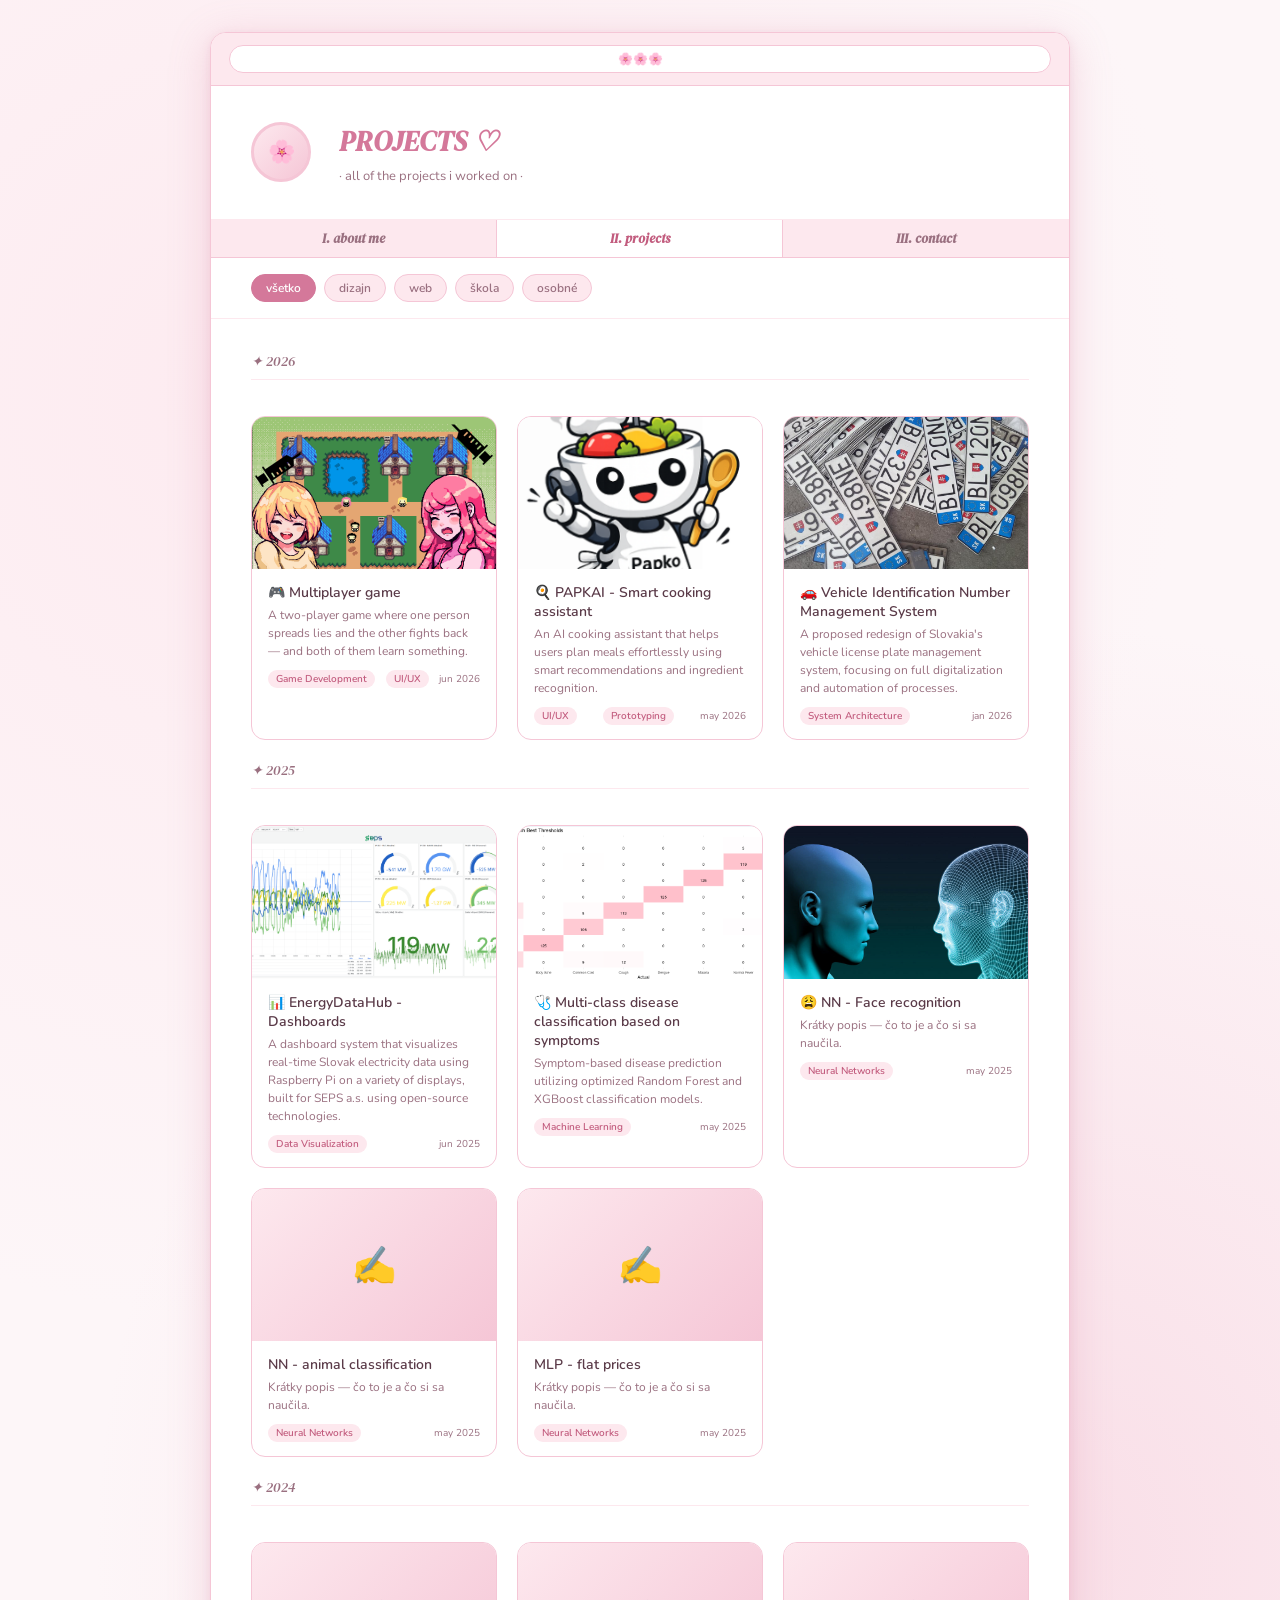
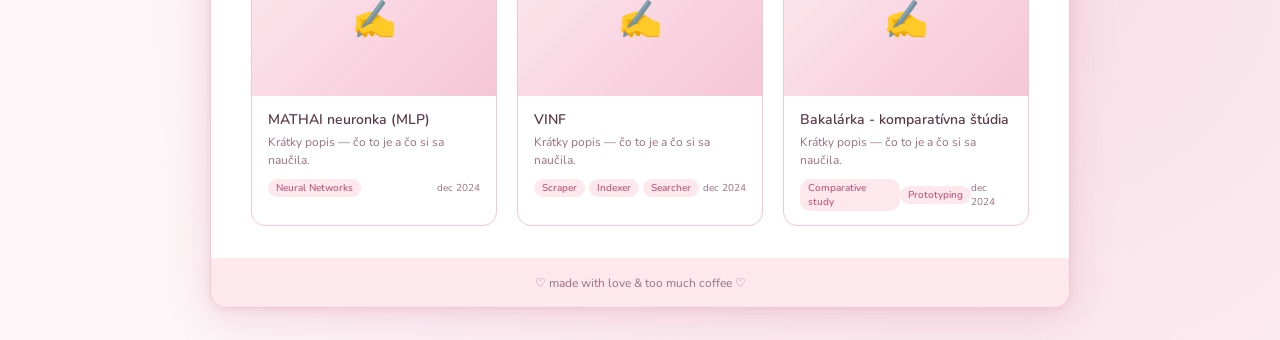
==== projekty.html @ 4c26e34d "initial commit" ====
<!DOCTYPE html>
<html lang="sk">
<head>
  <meta charset="UTF-8" />
  <meta name="viewport" content="width=device-width, initial-scale=1.0" />
  <title>projekty ♡</title>
  <link rel="stylesheet" href="css/style.css" />
  <link rel="icon"
    href="data:image/svg+xml,<svg xmlns=%22http://www.w3.org/2000/svg%22 viewBox=%220 0 100 100%22><text y=%22.9em%22 font-size=%2290%22>🌸</text></svg>">
  <style>
    .filter-row {
      padding: 16px 40px;
      display: flex;
      gap: 8px;
      flex-wrap: wrap;
      border-bottom: 1.5px solid var(--pink-light);
    }

    .filter-btn {
      background: var(--pink-light);
      border: 1px solid var(--pink-mid);
      border-radius: 20px;
      padding: 5px 14px;
      font-size: 12px;
      color: var(--text-light);
      cursor: pointer;
      font-family: 'Nunito', sans-serif;
      font-weight: 600;
      transition: all 0.2s;
    }

    .filter-btn:hover,
    .filter-btn.active {
      background: var(--pink-accent);
      border-color: var(--pink-accent);
      color: var(--white);
    }

    .year-divider {
      font-family: 'DM Serif Display', serif;
      font-size: 14px;
      font-style: italic;
      color: var(--text-light);
      margin-bottom: 16px;
      padding-bottom: 8px;
      border-bottom: 1px solid var(--pink-light);
      grid-column: 1 / -1;
    }
  </style>
</head>
<body>

<div class="browser-frame">

  <!-- Browser chrome -->
  <div class="browser-chrome">
    <div class="url-bar">🌸🌸🌸</div>
  </div>

  <!-- Hero mini -->
  <div class="hero" style="padding-bottom: 20px;">
    <div class="avatar-placeholder" style="width:60px; height:60px; font-size:22px;">🌸</div>
    <div class="hero-info">
      <h1>PROJECTS ♡</h1>
      <p class="tagline">· all of the projects i worked on ·</p>
    </div>
    <div></div>
  </div>

  <!-- Tabs -->
  <div class="section-tabs">
    <div class="section-tab">I. about me</div>
    <div class="section-tab active">II. projects</div>
    <div class="section-tab">III. contact</div>
  </div>

  <!-- Filters -->
  <div class="filter-row">
    <button class="filter-btn active">všetko</button>
    <button class="filter-btn">dizajn</button>
    <button class="filter-btn">web</button>
    <button class="filter-btn">škola</button>
    <button class="filter-btn">osobné</button>
  </div>

  <!-- All projects -->
  <div class="projects-section">

    <div class="projects-grid">
      <div class="year-divider">✦ 2026</div>

      <a href="projects/projekt-3.html" class="project-card">
        <div class="project-thumb">
          <img src="../images/hra.png" alt="screenshot projektu" />
        </div>
        <div class="project-body">
          <h3>🎮 Multiplayer game</h3>
          <p>A two-player game where one person spreads lies and the other fights back — and both of them learn something.</p>
          <div class="project-meta">
            <span class="project-tag">Game Development</span>
            <span class="project-tag">UI/UX</span>
            <span class="project-date">jun 2026</span>
          </div>
        </div>
      </a>

      <a href="projects/projekt-1.html" class="project-card">
        <div class="project-thumb">
          <img src="../images/papko.png" alt="screenshot projektu" />
        </div>
        <div class="project-body">
          <h3>🍳 PAPKAI - Smart cooking assistant</h3>
          <p>An AI cooking assistant that helps users plan meals effortlessly using smart recommendations and ingredient recognition.</p>
          <div class="project-meta">
            <span class="project-tag">UI/UX</span>
            <span class="project-tag">Prototyping</span>
            <span class="project-date">may 2026</span>
          </div>
        </div>
      </a>

      <a href="projects/projekt-2.html" class="project-card">
        <div class="project-thumb">
          <img src="../images/ecv.jpg" alt="ecv" />
        </div>
        <div class="project-body">
          <h3>🚗 Vehicle Identification Number Management System</h3>
          <p>A proposed redesign of Slovakia's vehicle license plate management system, focusing on full digitalization and
          automation of processes.</p>
          <div class="project-meta">
            <span class="project-tag">System Architecture</span>
            <span class="project-date">jan 2026</span>
          </div>
        </div>
      </a>


      <div class="year-divider">✦ 2025</div>

      <a href="projects/projekt-4.html" class="project-card">
        <div class="project-thumb">
          <img src="../images/dashboard.png" alt="dashboard" />
        </div>
        <div class="project-body">
          <h3>📊 EnergyDataHub - Dashboards</h3>
          <p>A dashboard system that visualizes real-time Slovak electricity data using Raspberry Pi on a variety of displays, built for SEPS a.s. using
          open-source technologies.</p>
          <div class="project-meta">
            <span class="project-tag">Data Visualization</span>
            <span class="project-date">jun 2025</span>
          </div>
        </div>
      </a>

      <a href="projects/projekt-5.html" class="project-card">
        <div class="project-thumb">
          <img src="../images/OZNAL_thumb.png" alt="oznal" />
        </div>
        <div class="project-body">
          <h3>🩺 Multi-class disease classification based on symptoms</h3>
          <p>Symptom-based disease prediction utilizing optimized Random Forest and XGBoost classification models.</p>
          <div class="project-meta">
            <span class="project-tag">Machine Learning</span>
            <span class="project-date">may 2025</span>
          </div>
        </div>
      </a>

      <a href="projects/projekt-6.html" class="project-card">
        <div class="project-thumb">
          <img src="../images/facerec.png" alt="facerec" />
        </div>
        <div class="project-body">
          <h3>😩 NN - Face recognition</h3>
          <p>Krátky popis — čo to je a čo si sa naučila.</p>
          <div class="project-meta">
            <span class="project-tag">Neural Networks</span>
            <span class="project-date">may 2025</span>
          </div>
        </div>
      </a>

      <a href="projects/projekt-6.html" class="project-card">
        <div class="project-thumb">✍️</div>
        <div class="project-body">
          <h3>NN - animal classification</h3>
          <p>Krátky popis — čo to je a čo si sa naučila.</p>
          <div class="project-meta">
            <span class="project-tag">Neural Networks</span>
            <span class="project-date">may 2025</span>
          </div>
        </div>
      </a>

      <a href="projects/projekt-6.html" class="project-card">
        <div class="project-thumb">✍️</div>
        <div class="project-body">
          <h3>MLP - flat prices</h3>
          <p>Krátky popis — čo to je a čo si sa naučila.</p>
          <div class="project-meta">
            <span class="project-tag">Neural Networks</span>
            <span class="project-date">may 2025</span>
          </div>
        </div>
      </a>

      <div class="year-divider">✦ 2024</div>

      <a href="projects/projekt-6.html" class="project-card">
        <div class="project-thumb">✍️</div>
        <div class="project-body">
          <h3>MATHAI neuronka (MLP)</h3>
          <p>Krátky popis — čo to je a čo si sa naučila.</p>
          <div class="project-meta">
            <span class="project-tag">Neural Networks</span>
            <span class="project-date">dec 2024</span>
          </div>
        </div>
      </a>

      <a href="projects/projekt-6.html" class="project-card">
        <div class="project-thumb">✍️</div>
        <div class="project-body">
          <h3>VINF</h3>
          <p>Krátky popis — čo to je a čo si sa naučila.</p>
          <div class="project-meta">
            <span class="project-tag">Scraper</span>
            <span class="project-tag">Indexer</span>
            <span class="project-tag">Searcher</span>
            <span class="project-date">dec 2024</span>
          </div>
        </div>
      </a>

      <a href="projects/projekt-6.html" class="project-card">
        <div class="project-thumb">✍️</div>
        <div class="project-body">
          <h3>Bakalárka - komparatívna štúdia</h3>
          <p>Krátky popis — čo to je a čo si sa naučila.</p>
          <div class="project-meta">
            <span class="project-tag">Comparative study</span>
            <span class="project-tag">Prototyping</span>
            <span class="project-date">dec 2024</span>
          </div>
        </div>
      </a>


    </div>
  </div>

  <div class="site-footer">
    ♡ made with love &amp; too much coffee ♡
  </div>

</div>

<script>
  // Simple filter functionality
  const btns = document.querySelectorAll('.filter-btn');
  btns.forEach(btn => {
    btn.addEventListener('click', () => {
      btns.forEach(b => b.classList.remove('active'));
      btn.classList.add('active');
      // Tu môžeš pridať filtrovanie kariet podľa data-category atribútu
    });
  });
</script>

</body>
</html>
---- css/style.css ----
@import url('https://fonts.googleapis.com/css2?family=DM+Serif+Display:ital@0;1&family=Nunito:wght@300;400;500;600&display=swap');

:root {
  --pink-light: #fde8ee;
  --pink-mid: #f5c6d6;
  --pink-dark: #e8a0b8;
  --pink-accent: #d4789a;
  --rose: #c25c7e;
  --cream: #fdf6f8;
  --text: #5a3a48;
  --text-light: #9a7080;
  --white: #ffffff;
  --shadow: rgba(210, 120, 154, 0.15);
  --shadow-mid: rgba(210, 120, 154, 0.25);
}

* {
  margin: 0;
  padding: 0;
  box-sizing: border-box;
}

body {
  font-family: 'Nunito', sans-serif;
  background-color: var(--cream);
  color: var(--text);
  min-height: 100vh;
  background-image:
    radial-gradient(circle at 20% 20%, rgba(253, 232, 238, 0.8) 0%, transparent 50%),
    radial-gradient(circle at 80% 80%, rgba(245, 198, 214, 0.5) 0%, transparent 50%);
}

/* ── Scrollbar ── */
::-webkit-scrollbar { width: 6px; }
::-webkit-scrollbar-track { background: var(--pink-light); }
::-webkit-scrollbar-thumb { background: var(--pink-dark); border-radius: 3px; }

/* ── Browser Chrome Frame ── */
.browser-frame {
  max-width: 860px;
  margin: 32px auto;
  background: var(--white);
  border-radius: 16px;
  box-shadow: 0 8px 40px var(--shadow-mid), 0 2px 8px var(--shadow);
  overflow: hidden;
  border: 1.5px solid var(--pink-mid);
}

.browser-chrome {
  background: var(--pink-light);
  padding: 12px 18px;
  display: flex;
  align-items: center;
  gap: 12px;
  border-bottom: 1.5px solid var(--pink-mid);
}

.traffic-lights {
  display: flex;
  gap: 6px;
  flex-shrink: 0;
}

.traffic-lights span {
  width: 11px;
  height: 11px;
  border-radius: 50%;
  display: block;
}

.url-bar {
  flex: 1;
  background: var(--white);
  border: 1px solid var(--pink-mid);
  border-radius: 20px;
  padding: 5px 14px;
  font-size: 12px;
  color: var(--text-light);
  font-family: 'Nunito', sans-serif;

  display: flex;
  align-items: center;
  /* vertikálne centrovanie */
  justify-content: center;
  /* horizontálne centrovanie */
}

.nav-links {
  display: flex;
  gap: 16px;
}

.nav-links a {
  font-size: 12px;
  color: var(--text-light);
  text-decoration: none;
  font-weight: 500;
  transition: color 0.2s;
}
.nav-links a:hover, .nav-links a.active { color: var(--rose); }

/* ── Hero / About Section ── */
.hero {
  padding: 36px 40px 28px;
  display: grid;
  grid-template-columns: auto 1fr auto;
  gap: 28px;
  align-items: start;
  border-bottom: 1.5px solid var(--pink-light);
}

.avatar-wrap {
  position: relative;
}

.avatar {
  width: 100px;
  height: 100px;
  border-radius: 50%;
  object-fit: cover;
  border: 3px solid var(--pink-mid);
  display: block;
  background: var(--pink-light);
}

.avatar-placeholder {
  width: 100px;
  height: 100px;
  border-radius: 50%;
  background: linear-gradient(135deg, var(--pink-light), var(--pink-mid));
  border: 3px solid var(--pink-mid);
  display: flex;
  align-items: center;
  justify-content: center;
  font-size: 32px;
}

.hero-info h1 {
  font-family: 'DM Serif Display', serif;
  font-size: 28px;
  color: var(--pink-accent);
  margin-bottom: 6px;
  font-style: italic;
}

.hero-info .tagline {
  font-size: 13px;
  color: var(--text-light);
  line-height: 1.6;
  margin-bottom: 12px;
}

.hero-info .tagline span {
  font-weight: 600;
  color: var(--text);
}

.hero-tags {
  display: flex;
  flex-wrap: wrap;
  gap: 6px;
}

.tag {
  background: var(--pink-light);
  border: 1px solid var(--pink-mid);
  border-radius: 20px;
  padding: 3px 10px;
  font-size: 11px;
  color: var(--text-light);
  font-weight: 500;
}

.hero-socials {
  min-width: 130px;
}

.hero-socials h3 {
  font-size: 11px;
  text-transform: uppercase;
  letter-spacing: 1px;
  color: var(--text-light);
  margin-bottom: 8px;
  font-weight: 600;
}

.hero-socials ul {
  list-style: none;
  border-top: 1px solid var(--pink-mid);
}

.hero-socials ul li a {
  display: block;
  padding: 5px 0;
  font-size: 12px;
  color: var(--text);
  text-decoration: none;
  border-bottom: 1px solid var(--pink-light);
  transition: color 0.2s, padding-left 0.2s;
}
.hero-socials ul li a:hover {
  color: var(--rose);
  padding-left: 4px;
}

/* ── Status Bar ── */
.status-bar {
  padding: 8px 40px;
  background: var(--pink-light);
  border-bottom: 1.5px solid var(--pink-mid);
  display: flex;
  align-items: center;
  justify-content: space-between;
  font-size: 12px;
}

.status-left { display: flex; gap: 20px; }
.status-left span { color: var(--text-light); }
.status-left strong { color: var(--text); }
.status-dnd { color: var(--rose); font-weight: 600; }

/* ── Section Tabs ── */
.section-tabs {
  display: grid;
  grid-template-columns: 1fr 1fr 1fr;
  border-bottom: 1.5px solid var(--pink-mid);
}

.section-tab {
  padding: 10px;
  text-align: center;
  font-size: 13px;
  font-weight: 600;
  color: var(--text-light);
  font-family: 'DM Serif Display', serif;
  font-style: italic;
  border-right: 1px solid var(--pink-mid);
  background: var(--pink-light);
}
.section-tab:last-child { border-right: none; }
.section-tab.active {
  background: var(--white);
  color: var(--rose);
}

/* ── Projects Grid ── */
.projects-section {
  padding: 32px 40px;
}

.projects-section h2 {
  font-family: 'DM Serif Display', serif;
  font-size: 20px;
  color: var(--pink-accent);
  margin-bottom: 6px;
  font-style: italic;
}

.section-subtitle {
  font-size: 12px;
  color: var(--text-light);
  margin-bottom: 24px;
}

.projects-grid {
  display: grid;
  grid-template-columns: repeat(auto-fill, minmax(220px, 1fr));
  gap: 20px;
}

.project-card {
  background: var(--white);
  border: 1.5px solid var(--pink-mid);
  border-radius: 14px;
  overflow: hidden;
  text-decoration: none;
  color: inherit;
  transition: transform 0.2s, box-shadow 0.2s, border-color 0.2s;
  display: block;
}

.project-card:hover {
  transform: translateY(-4px);
  box-shadow: 0 8px 24px var(--shadow-mid);
  border-color: var(--pink-dark);
}

.project-thumb {
  width: 100%;
  aspect-ratio: 16/10;
  background: linear-gradient(135deg, var(--pink-light), var(--pink-mid));
  display: flex;
  align-items: center;
  justify-content: center;
  font-size: 36px;
  position: relative;
  overflow: hidden;
}

.project-thumb img {
  width: 100%;
  height: 100%;
  object-fit: cover;
}

.project-thumb .thumb-label {
  position: absolute;
  bottom: 6px;
  right: 8px;
  background: rgba(255,255,255,0.85);
  border-radius: 10px;
  padding: 2px 8px;
  font-size: 10px;
  color: var(--rose);
  font-weight: 600;
  backdrop-filter: blur(4px);
}

.project-body {
  padding: 14px 16px;
}

.project-body h3 {
  font-size: 14px;
  font-weight: 600;
  margin-bottom: 4px;
  color: var(--text);
}

.project-body p {
  font-size: 12px;
  color: var(--text-light);
  line-height: 1.5;
  margin-bottom: 10px;
}

.project-meta {
  display: flex;
  justify-content: space-between;
  align-items: center;
}

.project-tag {
  background: var(--pink-light);
  border-radius: 10px;
  padding: 2px 8px;
  font-size: 10px;
  color: var(--rose);
  font-weight: 600;
}

.project-date {
  font-size: 10px;
  color: var(--text-light);
}

/* ── Footer ── */
.site-footer {
  text-align: center;
  padding: 16px;
  font-size: 12px;
  color: var(--text-light);
  border-top: 1.5px solid var(--pink-light);
  background: var(--pink-light);
}

/* ── Project Detail Page ── */
.project-detail {
  padding: 36px 40px;
}

.back-link {
  display: inline-flex;
  align-items: center;
  gap: 6px;
  font-size: 13px;
  color: var(--text-light);
  text-decoration: none;
  margin-bottom: 24px;
  transition: color 0.2s;
}
.back-link:hover { color: var(--rose); }

.project-detail h1 {
  font-family: 'DM Serif Display', serif;
  font-size: 30px;
  color: var(--pink-accent);
  font-style: italic;
  margin-bottom: 8px;
}

.detail-meta {
  display: flex;
  gap: 12px;
  margin-bottom: 24px;
  flex-wrap: wrap;
}

.detail-cover {
  width: 100%;
  aspect-ratio: 16/7;
  background: linear-gradient(135deg, var(--pink-light), var(--pink-mid));
  border-radius: 12px;
  margin-bottom: 28px;
  display: flex;
  align-items: center;
  justify-content: center;
  border: 1.5px solid var(--pink-mid);
}

.detail-cover img {
  width: 80%;
  /* zväčši podľa potreby */
  height: 80%;
  object-fit: contain;
  object-position: center;
  display: block;
}

.img-wrapper {
  width: 80%;
  height: 80%;
  border-radius: 16px;
  overflow: hidden;
  background: white;
  /* aby bolo vidno rohy */
  display: flex;
  align-items: center;
  justify-content: center;
}

.img-wrapper img {
  max-width: 100%;
  max-height: 100%;
  object-fit: contain;
  display: block;
}

.detail-cover video {
  max-width: 100%;
  max-height: 100%;
  object-fit: contain;
  border-radius: 10px;
}

.detail-body {
  font-size: 14px;
  line-height: 1.8;
  color: var(--text);
}

.detail-body h2 {
  font-family: 'DM Serif Display', serif;
  font-size: 18px;
  color: var(--pink-accent);
  font-style: italic;
  margin: 24px 0 10px;
}

.detail-body p { margin-bottom: 14px; }

.detail-body ul {
  padding-left: 20px;
  margin-bottom: 14px;
}

.detail-body ul li {
  margin-bottom: 6px;
  color: var(--text-light);
}

/* ── Responsive ── */
@media (max-width: 620px) {
  .browser-frame { margin: 0; border-radius: 0; }
  .hero {
    grid-template-columns: 1fr;
    padding: 24px 20px 20px;
  }
  .hero-socials { display: none; }
  .projects-section { padding: 24px 20px; }
  .project-detail { padding: 24px 20px; }
  .status-bar { padding: 8px 20px; }
  .url-bar { display: none; }
}

.bold-underline {
  text-decoration: underline;
}

.reports-section {
  padding: 32px 40px;
}

.reports-section h2 {
  font-family: 'DM Serif Display', serif;
  font-size: 20px;
  color: var(--pink-accent);
  font-style: italic;
  margin-bottom: 6px;
}

.reports-grid {
  display: grid;
  grid-template-columns: repeat(2, 1fr);
  gap: 18px;
  margin-top: 18px;
}

.report-btn {
  background: var(--white);
  border: 1.5px solid var(--pink-mid);
  border-radius: 16px;
  padding: 24px;
  text-decoration: none;
  color: var(--text);
  display: flex;
  flex-direction: column;
  align-items: center;
  justify-content: center;
  gap: 10px;
  transition: transform 0.2s, box-shadow 0.2s, border-color 0.2s;
}

.report-btn:hover {
  transform: translateY(-4px);
  border-color: var(--pink-dark);
  box-shadow: 0 8px 24px var(--shadow-mid);
}

.report-emoji {
  font-size: 36px;
  background: var(--pink-light);
  width: 64px;
  height: 64px;
  border-radius: 50%;
  display: flex;
  align-items: center;
  justify-content: center;
}

.report-title {
  font-size: 13px;
  font-weight: 600;
  color: var(--rose);
}

.report-btn:hover {
  background: linear-gradient(135deg, var(--pink-light), var(--white));
}

.report-btn {
  background: var(--white);
  border: 1.5px solid var(--pink-mid);
  border-radius: 16px;
  padding: 18px;
  text-decoration: none;
  color: var(--text);
  display: flex;
  align-items: flex-start;
  gap: 14px;
  transition: transform 0.2s, box-shadow 0.2s, border-color 0.2s;
}

.report-content {
  display: flex;
  flex-direction: column;
  gap: 4px;
  text-align: left;
}

.report-title {
  font-size: 14px;
  font-weight: 700;
  color: var(--rose);
}

.report-desc {
  font-size: 12px;
  color: var(--text-light);
  line-height: 1.4;
}
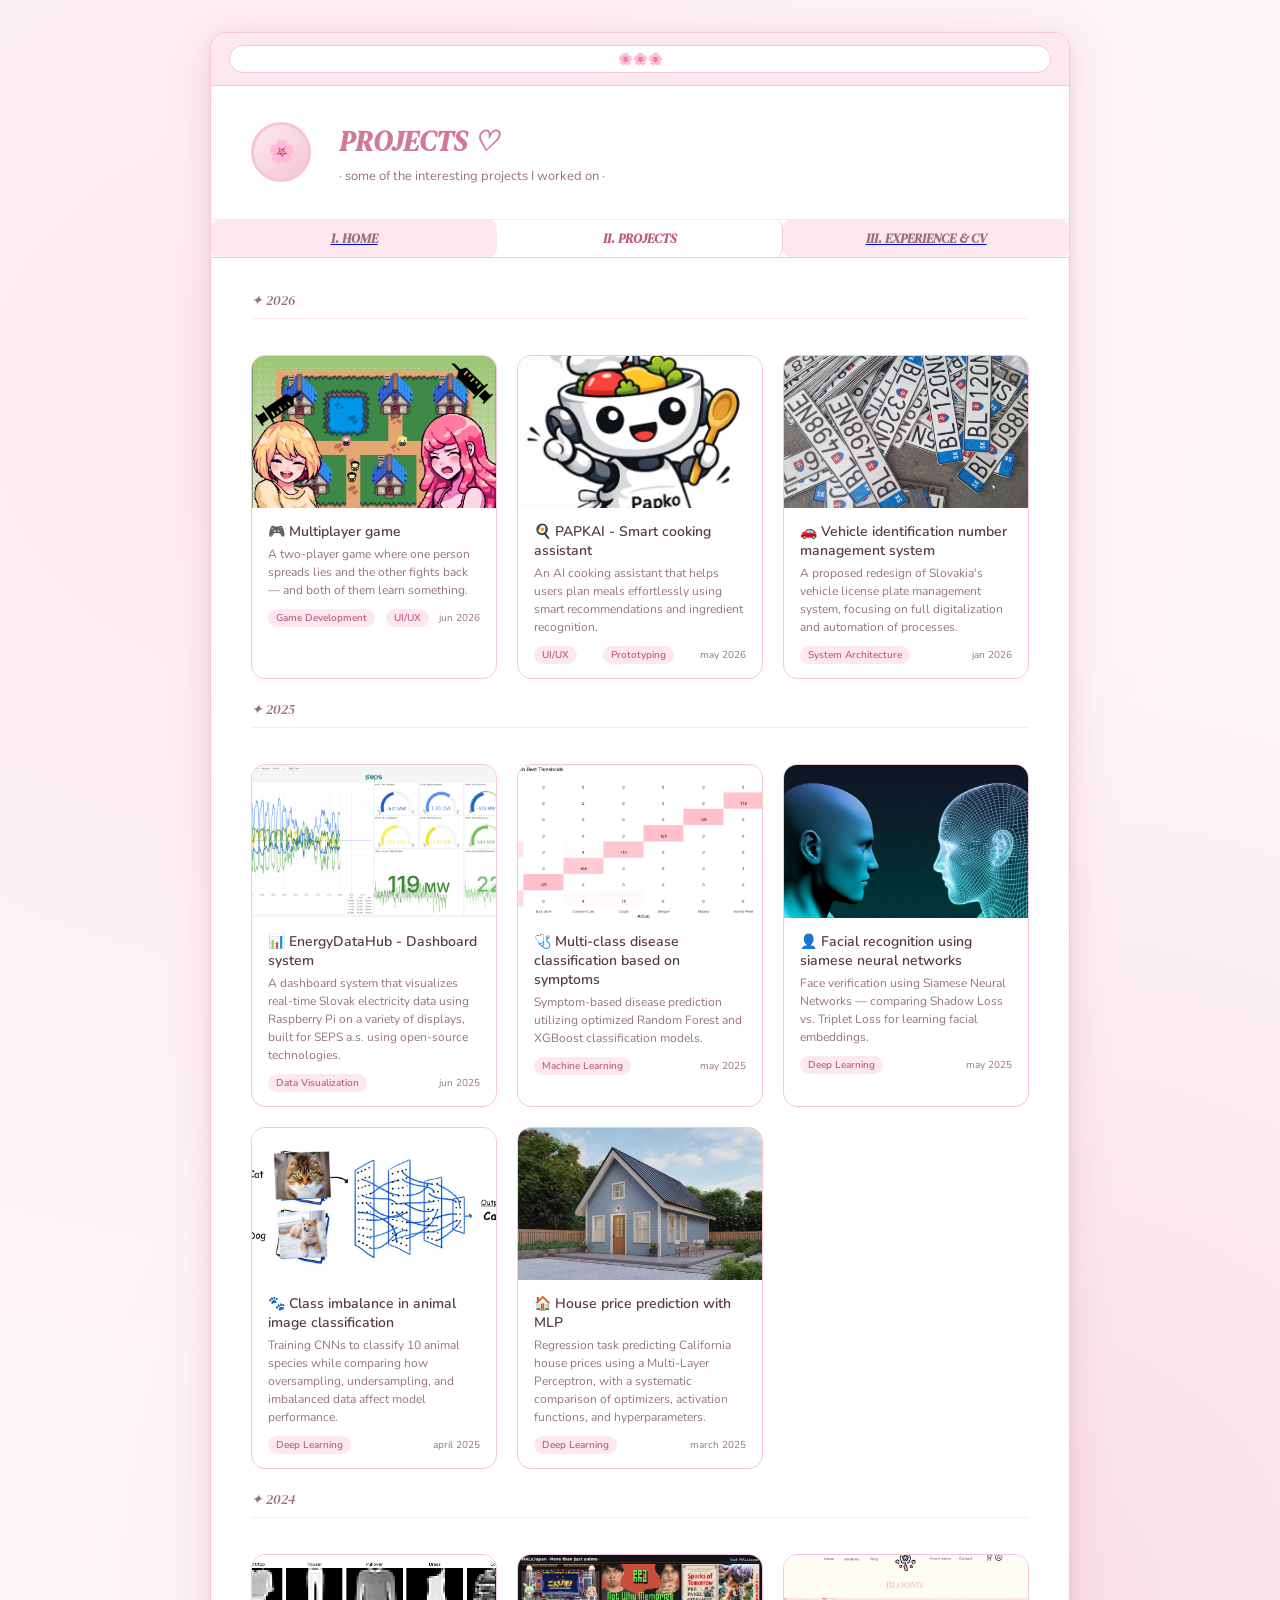
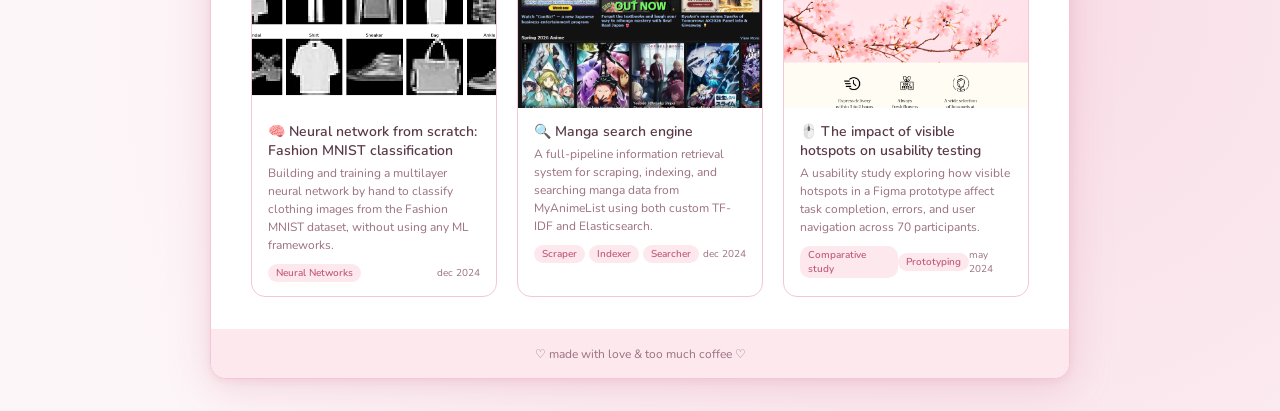
==== commit acf0f42e: "replace local videos with yt embeds fixed" ====
--- a/projekty.html
+++ b/projekty.html
@@ -3,7 +3,7 @@
 <head>
   <meta charset="UTF-8" />
   <meta name="viewport" content="width=device-width, initial-scale=1.0" />
-  <title>projekty ♡</title>
+  <title>projects ♡</title>
   <link rel="stylesheet" href="css/style.css" />
   <link rel="icon"
     href="data:image/svg+xml,<svg xmlns=%22http://www.w3.org/2000/svg%22 viewBox=%220 0 100 100%22><text y=%22.9em%22 font-size=%2290%22>🌸</text></svg>">
@@ -62,25 +62,16 @@
     <div class="avatar-placeholder" style="width:60px; height:60px; font-size:22px;">🌸</div>
     <div class="hero-info">
       <h1>PROJECTS ♡</h1>
-      <p class="tagline">· all of the projects i worked on ·</p>
+      <p class="tagline">· some of the interesting projects I worked on ·</p>
     </div>
     <div></div>
   </div>
 
   <!-- Tabs -->
   <div class="section-tabs">
-    <div class="section-tab">I. about me</div>
-    <div class="section-tab active">II. projects</div>
-    <div class="section-tab">III. contact</div>
-  </div>
-
-  <!-- Filters -->
-  <div class="filter-row">
-    <button class="filter-btn active">všetko</button>
-    <button class="filter-btn">dizajn</button>
-    <button class="filter-btn">web</button>
-    <button class="filter-btn">škola</button>
-    <button class="filter-btn">osobné</button>
+    <a href="index.html"><div class="section-tab">I. HOME</div></a>
+    <div class="section-tab active">II. PROJECTS</div>
+    <a href="cv.html"><div class="section-tab">III. EXPERIENCE & CV</div></a>
   </div>
 
   <!-- All projects -->
@@ -124,7 +115,7 @@
           <img src="../images/ecv.jpg" alt="ecv" />
         </div>
         <div class="project-body">
-          <h3>🚗 Vehicle Identification Number Management System</h3>
+          <h3>🚗 Vehicle identification number management system</h3>
           <p>A proposed redesign of Slovakia's vehicle license plate management system, focusing on full digitalization and
           automation of processes.</p>
           <div class="project-meta">
@@ -142,7 +133,7 @@
           <img src="../images/dashboard.png" alt="dashboard" />
         </div>
         <div class="project-body">
-          <h3>📊 EnergyDataHub - Dashboards</h3>
+          <h3>📊 EnergyDataHub - Dashboard system</h3>
           <p>A dashboard system that visualizes real-time Slovak electricity data using Raspberry Pi on a variety of displays, built for SEPS a.s. using
           open-source technologies.</p>
           <div class="project-meta">
@@ -171,46 +162,52 @@
           <img src="../images/facerec.png" alt="facerec" />
         </div>
         <div class="project-body">
-          <h3>😩 NN - Face recognition</h3>
-          <p>Krátky popis — čo to je a čo si sa naučila.</p>
-          <div class="project-meta">
-            <span class="project-tag">Neural Networks</span>
+          <h3>👤 Facial recognition using siamese neural networks</h3>
+          <p>Face verification using Siamese Neural Networks — comparing Shadow Loss vs. Triplet Loss for learning facial embeddings.</p>
+          <div class="project-meta">
+            <span class="project-tag">Deep Learning</span>
             <span class="project-date">may 2025</span>
           </div>
         </div>
       </a>
 
-      <a href="projects/projekt-6.html" class="project-card">
-        <div class="project-thumb">✍️</div>
-        <div class="project-body">
-          <h3>NN - animal classification</h3>
-          <p>Krátky popis — čo to je a čo si sa naučila.</p>
-          <div class="project-meta">
-            <span class="project-tag">Neural Networks</span>
-            <span class="project-date">may 2025</span>
-          </div>
-        </div>
-      </a>
-
-      <a href="projects/projekt-6.html" class="project-card">
-        <div class="project-thumb">✍️</div>
-        <div class="project-body">
-          <h3>MLP - flat prices</h3>
-          <p>Krátky popis — čo to je a čo si sa naučila.</p>
-          <div class="project-meta">
-            <span class="project-tag">Neural Networks</span>
-            <span class="project-date">may 2025</span>
+      <a href="projects/projekt-7.html" class="project-card">
+        <div class="project-thumb">
+          <img src="../images/cnn.png" alt="cnn" />
+        </div>
+        <div class="project-body">
+          <h3>🐾 Class imbalance in animal image classification</h3>
+          <p>Training CNNs to classify 10 animal species while comparing how oversampling, undersampling, and imbalanced data affect model performance.</p>
+          <div class="project-meta">
+            <span class="project-tag">Deep Learning</span>
+            <span class="project-date">april 2025</span>
+          </div>
+        </div>
+      </a>
+
+      <a href="projects/projekt-8.html" class="project-card">
+        <div class="project-thumb">
+          <img src="../images/image5.jpg" alt="houses" />
+        </div>
+        <div class="project-body">
+          <h3>🏠 House price prediction with MLP</h3>
+          <p>Regression task predicting California house prices using a Multi-Layer Perceptron, with a systematic comparison of optimizers, activation functions, and hyperparameters.</p>
+          <div class="project-meta">
+            <span class="project-tag">Deep Learning</span>
+            <span class="project-date">march 2025</span>
           </div>
         </div>
       </a>
 
       <div class="year-divider">✦ 2024</div>
 
-      <a href="projects/projekt-6.html" class="project-card">
-        <div class="project-thumb">✍️</div>
-        <div class="project-body">
-          <h3>MATHAI neuronka (MLP)</h3>
-          <p>Krátky popis — čo to je a čo si sa naučila.</p>
+      <a href="projects/projekt-9.html" class="project-card">
+        <div class="project-thumb">
+          <img src="../images/mnist.png" alt="mnist" />
+        </div>
+        <div class="project-body">
+          <h3>🧠 Neural network from scratch: Fashion MNIST classification</h3>
+          <p>Building and training a multilayer neural network by hand to classify clothing images from the Fashion MNIST dataset, without using any ML frameworks.</p>
           <div class="project-meta">
             <span class="project-tag">Neural Networks</span>
             <span class="project-date">dec 2024</span>
@@ -218,11 +215,13 @@
         </div>
       </a>
 
-      <a href="projects/projekt-6.html" class="project-card">
-        <div class="project-thumb">✍️</div>
-        <div class="project-body">
-          <h3>VINF</h3>
-          <p>Krátky popis — čo to je a čo si sa naučila.</p>
+      <a href="projects/projekt-10.html" class="project-card">
+        <div class="project-thumb">
+          <img src="../images/vinf_cover.png" alt="vinf_cover" />
+        </div>
+        <div class="project-body">
+          <h3>🔍 Manga search engine</h3>
+          <p>A full-pipeline information retrieval system for scraping, indexing, and searching manga data from MyAnimeList using both custom TF-IDF and Elasticsearch.</p>
           <div class="project-meta">
             <span class="project-tag">Scraper</span>
             <span class="project-tag">Indexer</span>
@@ -232,15 +231,17 @@
         </div>
       </a>
 
-      <a href="projects/projekt-6.html" class="project-card">
-        <div class="project-thumb">✍️</div>
-        <div class="project-body">
-          <h3>Bakalárka - komparatívna štúdia</h3>
-          <p>Krátky popis — čo to je a čo si sa naučila.</p>
+      <a href="projects/projekt-11.html" class="project-card">
+        <div class="project-thumb">
+          <img src="../images/prototype.png" alt="prototype" />
+        </div>
+        <div class="project-body">
+          <h3>🖱️ The impact of visible hotspots on usability testing</h3>
+          <p>A usability study exploring how visible hotspots in a Figma prototype affect task completion, errors, and user navigation across 70 participants.</p>
           <div class="project-meta">
             <span class="project-tag">Comparative study</span>
             <span class="project-tag">Prototyping</span>
-            <span class="project-date">dec 2024</span>
+            <span class="project-date">may 2024</span>
           </div>
         </div>
       </a>
--- a/css/style.css
+++ b/css/style.css
@@ -1,4 +1,22 @@
 @import url('https://fonts.googleapis.com/css2?family=DM+Serif+Display:ital@0;1&family=Nunito:wght@300;400;500;600&display=swap');
+
+.section-tab {
+    display: block;          /* celý blok klikateľný */
+    padding: 12px 18px;
+    background: #222;
+    color: white;
+    text-decoration: none;
+    border-radius: 8px;
+}
+
+.section-tab:visited {
+    color: white;
+}
+
+.section-tab:hover {
+    opacity: 0.8;
+}
+
 
 :root {
   --pink-light: #fde8ee;
